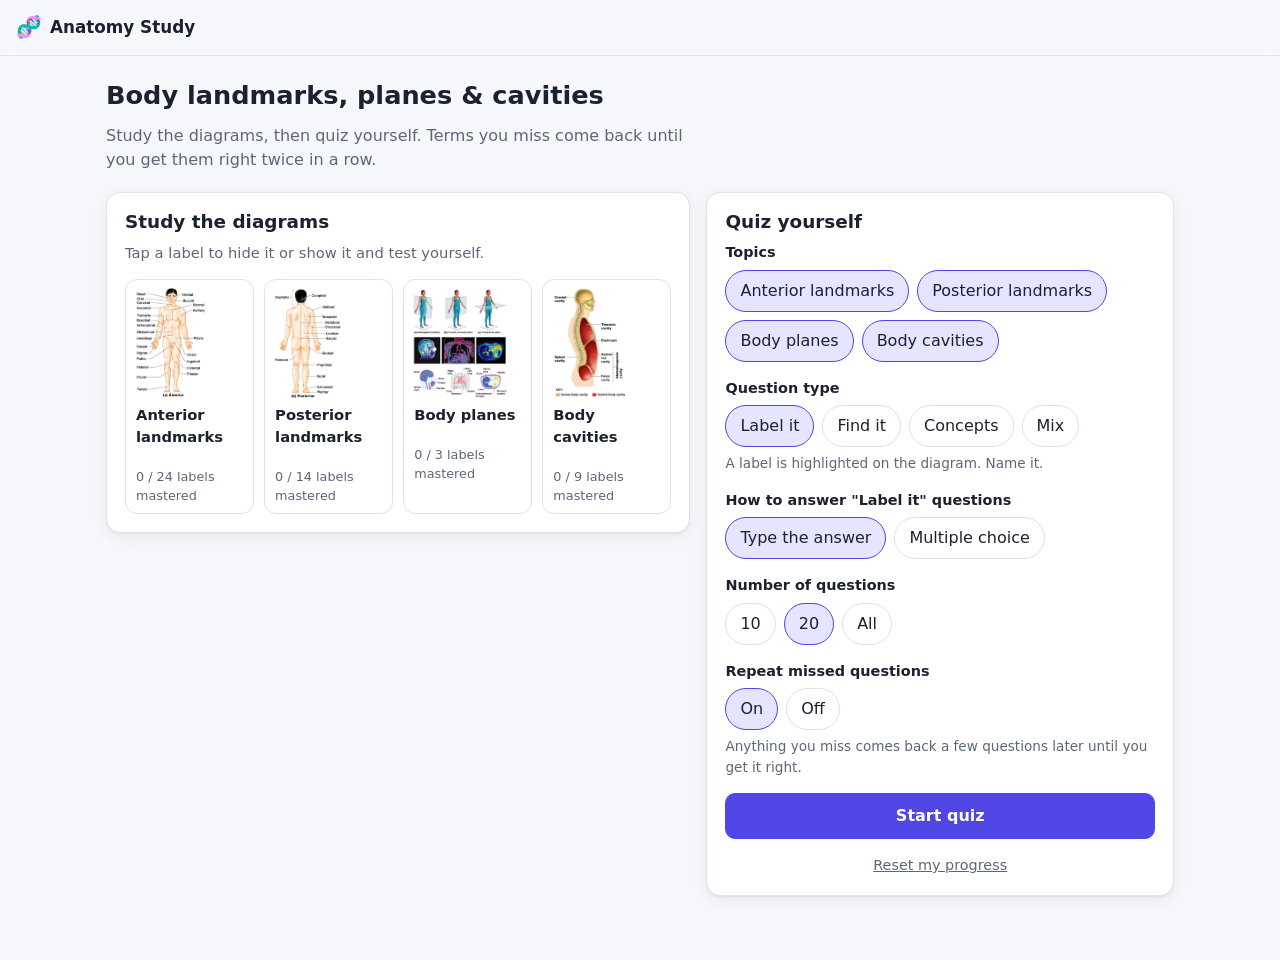
==== index.html @ c6485684 "Anatomy study quiz: body landmarks, planes and cavities Static site with study view, Label it / Find" ====
<!DOCTYPE html>
<html lang="en">
<head>
  <meta charset="utf-8">
  <meta name="viewport" content="width=device-width, initial-scale=1, viewport-fit=cover">
  <title>Anatomy Study Quiz</title>
  <meta name="description" content="Practice body landmarks, body planes and body cavities.">
  <link rel="icon" href="data:image/svg+xml,<svg xmlns='http://www.w3.org/2000/svg' viewBox='0 0 100 100'><text y='.9em' font-size='90'>🧬</text></svg>">
  <link rel="stylesheet" href="css/styles.css">
</head>
<body>
  <header class="topbar">
    <button class="brand" data-action="home" aria-label="Home">
      <span class="brand-mark">🧬</span>
      <span>Anatomy Study</span>
    </button>
  </header>
  <main id="app" tabindex="-1"></main>

  <script src="js/diagrams.js"></script>
  <script src="js/content.js"></script>
  <script src="js/app.js"></script>
</body>
</html>
---- css/styles.css ----
:root {
  --bg: #f6f7fb;
  --surface: #ffffff;
  --surface-2: #eef1f7;
  --text: #1c2130;
  --muted: #5d6679;
  --border: #dde2ec;
  --accent: #4f46e5;
  --accent-soft: #e6e5ff;
  --accent-text: #ffffff;
  --good: #16803c;
  --good-soft: #dcf5e4;
  --bad: #c42b2b;
  --bad-soft: #fde2e2;
  --warn: #b45309;
  --target: #f59e0b;
  --blank: #e9ecf5;
  --blank-text: #3b4256;
  --radius: 14px;
  --shadow: 0 1px 2px rgba(20, 24, 40, .06), 0 4px 16px rgba(20, 24, 40, .06);
  color-scheme: light;
}

@media (prefers-color-scheme: dark) {
  :root:not([data-theme="light"]) {
    --bg: #11141c;
    --surface: #1a1e29;
    --surface-2: #232838;
    --text: #e8ebf3;
    --muted: #9aa3b8;
    --border: #2e3446;
    --accent: #8b85ff;
    --accent-soft: #2c2a55;
    --accent-text: #11141c;
    --good: #4ade80;
    --good-soft: #173323;
    --bad: #f87171;
    --bad-soft: #3a1c1f;
    --warn: #fbbf24;
    --shadow: none;
    color-scheme: dark;
  }
}

* { box-sizing: border-box; }

html, body { margin: 0; }

body {
  background: var(--bg);
  color: var(--text);
  font: 16px/1.5 system-ui, -apple-system, "Segoe UI", Roboto, sans-serif;
  -webkit-text-size-adjust: 100%;
}

button { font: inherit; color: inherit; cursor: pointer; }

main { max-width: 1100px; margin: 0 auto; padding: 16px 16px 48px; outline: none; }

h1, h2, h3 { line-height: 1.2; margin: 0 0 .5em; }
h1 { font-size: 1.6rem; }
h2 { font-size: 1.15rem; }
p { margin: 0 0 1em; }
.muted { color: var(--muted); }

/* ---------- Top bar ---------- */
.topbar {
  position: sticky; top: 0; z-index: 20;
  background: color-mix(in srgb, var(--bg) 88%, transparent);
  backdrop-filter: blur(8px);
  border-bottom: 1px solid var(--border);
  padding: 8px 16px;
}
.brand {
  display: flex; align-items: center; gap: 8px;
  background: none; border: 0; padding: 4px 0;
  font-weight: 700; font-size: 1.05rem;
}
.brand-mark { font-size: 1.3rem; }

/* ---------- Cards & buttons ---------- */
.card {
  background: var(--surface);
  border: 1px solid var(--border);
  border-radius: var(--radius);
  box-shadow: var(--shadow);
  padding: 18px;
  margin-bottom: 16px;
}

.btn {
  display: inline-flex; align-items: center; justify-content: center; gap: 6px;
  min-height: 44px; padding: 10px 18px;
  border-radius: 10px; border: 1px solid var(--border);
  background: var(--surface); font-weight: 600;
}
.btn:hover { background: var(--surface-2); }
.btn-primary { background: var(--accent); border-color: var(--accent); color: var(--accent-text); }
.btn-primary:hover { background: color-mix(in srgb, var(--accent) 88%, black); }
.btn-ghost { background: transparent; border-color: transparent; color: var(--muted); }
.btn-ghost:hover { background: var(--surface-2); color: var(--text); }
.btn-block { width: 100%; }
.btn:disabled { opacity: .5; cursor: default; }
.btn-row { display: flex; flex-wrap: wrap; gap: 8px; }
.link { background: none; border: 0; padding: 0; color: var(--muted); text-decoration: underline; font-size: .9rem; }

/* ---------- Home ---------- */
.hero { margin: 8px 0 20px; }
.hero p { color: var(--muted); max-width: 60ch; }

.home-grid { display: grid; gap: 16px; grid-template-columns: 1fr; }
@media (min-width: 860px) { .home-grid { grid-template-columns: 1.25fr 1fr; align-items: start; } }

.study-tiles { display: grid; grid-template-columns: repeat(2, 1fr); gap: 10px; }
@media (min-width: 560px) { .study-tiles { grid-template-columns: repeat(4, 1fr); } }
.tile {
  display: flex; flex-direction: column; gap: 6px; text-align: left;
  border: 1px solid var(--border); border-radius: 12px; background: var(--surface);
  padding: 8px; overflow: hidden;
}
.tile:hover { border-color: var(--accent); }
.tile-img { background: #fff; border-radius: 8px; height: 110px; display: grid; place-items: center; overflow: hidden; }
.tile-img img { max-width: 100%; max-height: 110px; }
.tile-name { font-weight: 600; font-size: .92rem; padding: 0 2px; }
.tile-progress { font-size: .8rem; color: var(--muted); padding: 0 2px; }
.bar { height: 5px; background: var(--surface-2); border-radius: 99px; overflow: hidden; margin: 0 2px 2px; }
.bar > span { display: block; height: 100%; background: var(--good); border-radius: 99px; }

.field { margin-bottom: 16px; }
.field-label { font-weight: 600; font-size: .9rem; margin-bottom: 6px; display: block; }
.chips { display: flex; flex-wrap: wrap; gap: 8px; }
.chip {
  min-height: 40px; padding: 8px 14px; border-radius: 99px;
  border: 1px solid var(--border); background: var(--surface); font-weight: 500;
}
.chip[aria-pressed="true"] { background: var(--accent-soft); border-color: var(--accent); color: var(--text); }
.chip small { color: var(--muted); font-weight: 400; }
.mode-desc { font-size: .85rem; color: var(--muted); margin-top: 6px; min-height: 1.3em; }

.weak-list { display: flex; flex-wrap: wrap; gap: 6px; margin: 10px 0 14px; }
.weak-tag { font-size: .82rem; padding: 3px 10px; border-radius: 99px; background: var(--bad-soft); color: var(--bad); }

/* ---------- Diagram figure ---------- */
.figure-wrap { background: #fff; border-radius: var(--radius); border: 1px solid var(--border); padding: 10px; }
.figure {
  position: relative; margin: 0 auto;
  container-type: inline-size;
  user-select: none; -webkit-user-select: none;
}
.figure img { display: block; width: 100%; height: auto; }
@media (min-width: 860px) {
  .figure { max-width: calc((100vh - 120px) * var(--ar)); }
}

.blank {
  position: absolute;
  display: flex; align-items: center; justify-content: center;
  padding: 0; margin: 0;
  border: 1.5px solid #b7bfd3; border-radius: 4px;
  background: var(--blank); color: var(--blank-text);
  font-size: var(--fs); font-weight: 700; line-height: 1.05;
  text-align: center; white-space: normal; overflow: visible;
  scroll-margin: 80px 0 240px;
  transition: background .15s, border-color .15s, transform .15s;
}
.blank.vertical { writing-mode: vertical-rl; }
.blank.single { white-space: nowrap; padding: 0 .25em; }
.blank.clickable:hover { border-color: var(--accent); background: #dcdcff; }
.blank.target {
  background: #fff4d6; border-color: var(--target); color: #7a4a00;
  box-shadow: 0 0 0 3px rgba(245, 158, 11, .35);
  animation: pulse 1.4s ease-in-out infinite;
}
.blank.revealed { background: #fff; border-color: #cfd6e6; color: #1c2130; font-weight: 700; }
.blank.correct { background: #e3f7ea; border-color: #22a355; color: #0f5d2c; }
.blank.wrong { background: #fde6e6; border-color: #d94141; color: #8f1d1d; }
.blank.flash { animation: flash .9s ease-out 2; }
.blank.prev-good { background: #eefaf2; border-color: #8fd3a8; color: #17663a; }
.blank.prev-retry { background: #fff4e3; border-color: #f2b866; color: #8a4b00; }
.blank.prev-missed { background: #fdeaea; border-color: #eb9a9a; color: #a33; }

.legend { display: flex; flex-wrap: wrap; gap: 4px 14px; justify-content: center; margin-top: 8px; font-size: .78rem; color: #5d6679; }
.legend span { display: inline-flex; align-items: center; gap: 5px; }
.legend .sw { width: 12px; height: 12px; border-radius: 3px; border: 1.5px solid; }
.legend .sw.prev-good { background: #eefaf2; border-color: #8fd3a8; }
.legend .sw.prev-retry { background: #fff4e3; border-color: #f2b866; }
.legend .sw.prev-missed { background: #fdeaea; border-color: #eb9a9a; }
.retry-tag { color: var(--warn); }
.quiz-head .chip { min-height: 36px; padding: 6px 12px; font-size: .85rem; white-space: nowrap; }
.blank .num { font-weight: 700; }

@keyframes pulse { 50% { box-shadow: 0 0 0 6px rgba(245, 158, 11, .15); } }
@keyframes flash { 0% { transform: scale(1.25); box-shadow: 0 0 0 6px rgba(79, 70, 229, .45); } 100% { transform: scale(1); } }
@media (prefers-reduced-motion: reduce) { .blank.target, .blank.flash { animation: none; } }

/* ---------- Quiz layout ---------- */
.quiz-head { display: flex; align-items: center; gap: 12px; margin-bottom: 12px; }
.progress { flex: 1; }
.progress-text { display: flex; justify-content: space-between; font-size: .88rem; color: var(--muted); margin-bottom: 4px; }
.progress .bar { height: 8px; margin: 0; }
.progress .bar > span { background: var(--accent); }

.quiz-layout { display: grid; gap: 16px; grid-template-columns: 1fr; }
.quiz-layout.has-figure { grid-template-columns: 1fr; }
@media (min-width: 860px) {
  .quiz-layout.has-figure { grid-template-columns: minmax(0, 1.2fr) minmax(300px, 1fr); align-items: start; }
  .quiz-layout.has-figure .panel { position: sticky; top: 72px; }
}
@media (max-width: 859px) {
  .quiz-layout.has-figure .panel {
    position: sticky; bottom: 0; z-index: 10;
    margin: 0 -16px -48px; border-radius: var(--radius) var(--radius) 0 0;
    border-bottom: 0; padding-bottom: calc(18px + env(safe-area-inset-bottom));
    box-shadow: 0 -6px 24px rgba(20, 24, 40, .12);
  }
}
.quiz-layout:not(.has-figure) { max-width: 640px; margin: 0 auto; }

.panel { margin-bottom: 0; }
.panel .topic-tag { font-size: .78rem; text-transform: uppercase; letter-spacing: .06em; color: var(--muted); font-weight: 600; margin-bottom: 4px; }
.prompt { font-size: 1.15rem; font-weight: 600; margin-bottom: 14px; }
.prompt strong { color: var(--accent); }

.answer-row { display: flex; gap: 8px; }
.answer-input {
  flex: 1; min-width: 0; min-height: 46px; padding: 10px 12px;
  border: 1.5px solid var(--border); border-radius: 10px;
  background: var(--surface); color: var(--text); font-size: 1rem;
}
.answer-input:focus { outline: none; border-color: var(--accent); box-shadow: 0 0 0 3px var(--accent-soft); }

.choices { display: grid; gap: 8px; }
.choice {
  display: flex; align-items: center; gap: 10px; text-align: left;
  min-height: 46px; padding: 10px 12px;
  border: 1.5px solid var(--border); border-radius: 10px; background: var(--surface);
}
.choice:hover:not(:disabled) { border-color: var(--accent); }
.choice .key {
  flex: none; display: grid; place-items: center; width: 24px; height: 24px;
  border-radius: 6px; background: var(--surface-2); font-size: .8rem; font-weight: 700; color: var(--muted);
}
.choice.correct { border-color: var(--good); background: var(--good-soft); }
.choice.wrong { border-color: var(--bad); background: var(--bad-soft); }
.choice:disabled { cursor: default; }

.feedback { margin-top: 14px; padding: 12px 14px; border-radius: 10px; font-size: .95rem; }
.feedback.good { background: var(--good-soft); }
.feedback.bad { background: var(--bad-soft); }
.feedback .verdict { font-weight: 700; }
.feedback.good .verdict { color: var(--good); }
.feedback.bad .verdict { color: var(--bad); }
.feedback .note { color: var(--warn); font-size: .88rem; margin-top: 4px; }
.panel-actions { display: flex; gap: 8px; margin-top: 14px; }
.panel-actions .btn { flex: 1; }
.hint { font-size: .8rem; color: var(--muted); margin-top: 10px; text-align: center; }
@media (hover: none) { .hint { display: none; } }

/* ---------- Results ---------- */
.score-big { font-size: 3rem; font-weight: 800; line-height: 1; margin: 6px 0; }
.missed-list { list-style: none; padding: 0; margin: 0 0 16px; }
.missed-list li { padding: 10px 0; border-bottom: 1px solid var(--border); }
.missed-list li:last-child { border-bottom: 0; }
.missed-list .t { font-weight: 600; }
.missed-list .m { color: var(--muted); font-size: .92rem; }

/* ---------- Study ---------- */
.tabs { display: flex; gap: 6px; overflow-x: auto; margin-bottom: 14px; padding-bottom: 2px; scrollbar-width: none; }
.tab { flex: none; min-height: 40px; padding: 8px 14px; border-radius: 99px; border: 1px solid var(--border); background: var(--surface); font-weight: 500; }
.tab[aria-selected="true"] { background: var(--accent); border-color: var(--accent); color: var(--accent-text); }
.study-layout { display: grid; gap: 16px; }
@media (min-width: 860px) { .study-layout { grid-template-columns: minmax(0, 1.2fr) minmax(300px, 1fr); align-items: start; } }
.study-tools { display: flex; flex-wrap: wrap; gap: 8px; margin-bottom: 12px; align-items: center; }
.glossary { list-style: none; margin: 0; padding: 0; }
.glossary li button {
  width: 100%; text-align: left; display: grid; grid-template-columns: 2em 1fr; gap: 4px 8px;
  padding: 8px 6px; border: 0; border-bottom: 1px solid var(--border); background: none; border-radius: 0;
}
.glossary li button:hover { background: var(--surface-2); }
.glossary .n { color: var(--muted); font-weight: 600; }
.glossary .t { font-weight: 600; }
.glossary .m { grid-column: 2; color: var(--muted); font-size: .9rem; margin-top: -4px; }

.sr-only { position: absolute; width: 1px; height: 1px; overflow: hidden; clip: rect(0 0 0 0); white-space: nowrap; }
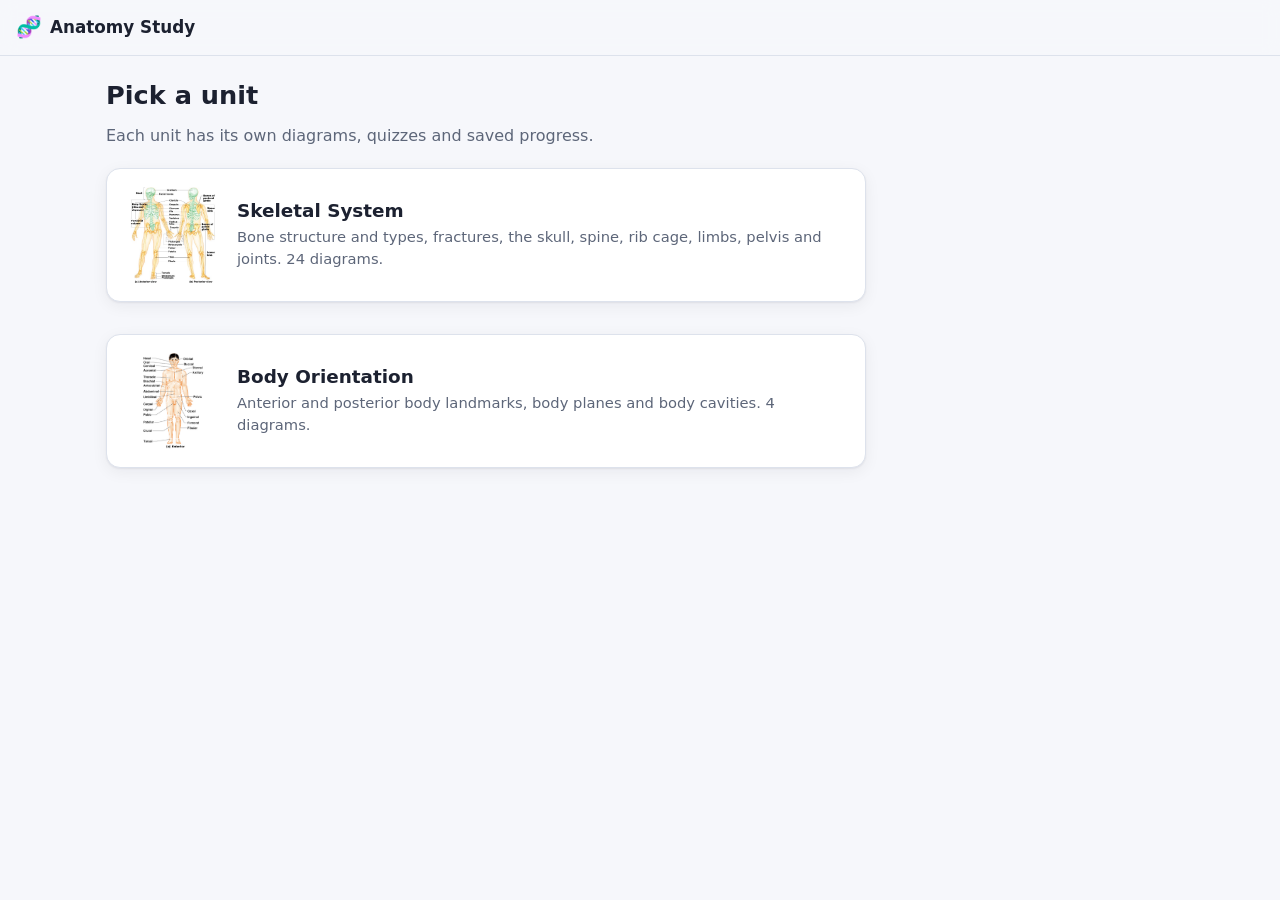
==== commit e38ad5e2: "Add Skeletal System unit and a unit hub - New skeletal.html: 24 labeling diagrams from the bones, sk" ====
--- a/index.html
+++ b/index.html
@@ -3,22 +3,39 @@
 <head>
   <meta charset="utf-8">
   <meta name="viewport" content="width=device-width, initial-scale=1, viewport-fit=cover">
-  <title>Anatomy Study Quiz</title>
-  <meta name="description" content="Practice body landmarks, body planes and body cavities.">
+  <title>Anatomy Study</title>
+  <meta name="description" content="Study diagrams and quizzes for AP Biology anatomy units.">
   <link rel="icon" href="data:image/svg+xml,<svg xmlns='http://www.w3.org/2000/svg' viewBox='0 0 100 100'><text y='.9em' font-size='90'>🧬</text></svg>">
   <link rel="stylesheet" href="css/styles.css">
 </head>
 <body>
   <header class="topbar">
-    <button class="brand" data-action="home" aria-label="Home">
+    <a class="brand" href="./">
       <span class="brand-mark">🧬</span>
       <span>Anatomy Study</span>
-    </button>
+    </a>
   </header>
-  <main id="app" tabindex="-1"></main>
-
-  <script src="js/diagrams.js"></script>
-  <script src="js/content.js"></script>
-  <script src="js/app.js"></script>
+  <main>
+    <section class="hero">
+      <h1>Pick a unit</h1>
+      <p>Each unit has its own diagrams, quizzes and saved progress.</p>
+    </section>
+    <div class="unit-list">
+      <a class="card unit-card" href="skeletal.html">
+        <img src="images/skeletal/skeleton.jpg" alt="">
+        <div>
+          <h2>Skeletal System</h2>
+          <p class="muted">Bone structure and types, fractures, the skull, spine, rib cage, limbs, pelvis and joints. 24 diagrams.</p>
+        </div>
+      </a>
+      <a class="card unit-card" href="body.html">
+        <img src="images/body/anterior.png" alt="">
+        <div>
+          <h2>Body Orientation</h2>
+          <p class="muted">Anterior and posterior body landmarks, body planes and body cavities. 4 diagrams.</p>
+        </div>
+      </a>
+    </div>
+  </main>
 </body>
 </html>
--- a/css/styles.css
+++ b/css/styles.css
@@ -77,6 +77,19 @@
   font-weight: 700; font-size: 1.05rem;
 }
 .brand-mark { font-size: 1.3rem; }
+.topbar { display: flex; align-items: center; gap: 8px; }
+a.brand { color: inherit; text-decoration: none; }
+.crumb-sep { color: var(--muted); }
+.crumb { background: none; border: 0; padding: 4px 0; font-weight: 600; color: var(--muted); white-space: nowrap; overflow: hidden; text-overflow: ellipsis; }
+.crumb:hover { color: var(--text); }
+
+/* ---------- Unit hub ---------- */
+.unit-list { display: grid; gap: 16px; max-width: 760px; }
+.unit-card { display: flex; gap: 16px; align-items: center; color: inherit; text-decoration: none; }
+.unit-card:hover { border-color: var(--accent); }
+.unit-card img { width: 96px; height: 96px; object-fit: contain; background: #fff; border-radius: 10px; flex: none; }
+.unit-card h2 { margin-bottom: 4px; }
+.unit-card p { margin: 0; font-size: .92rem; }
 
 /* ---------- Cards & buttons ---------- */
 .card {
@@ -112,6 +125,8 @@
 @media (min-width: 860px) { .home-grid { grid-template-columns: 1.25fr 1fr; align-items: start; } }
 
 .study-tiles { display: grid; grid-template-columns: repeat(2, 1fr); gap: 10px; }
+.tile-group { font-size: .8rem; text-transform: uppercase; letter-spacing: .06em; color: var(--muted); margin: 18px 0 8px; }
+.tile-group:first-of-type { margin-top: 4px; }
 @media (min-width: 560px) { .study-tiles { grid-template-columns: repeat(4, 1fr); } }
 .tile {
   display: flex; flex-direction: column; gap: 6px; text-align: left;
@@ -141,10 +156,11 @@
 .weak-tag { font-size: .82rem; padding: 3px 10px; border-radius: 99px; background: var(--bad-soft); color: var(--bad); }
 
 /* ---------- Diagram figure ---------- */
-.figure-wrap { background: #fff; border-radius: var(--radius); border: 1px solid var(--border); padding: 10px; }
+.figure-wrap { background: #fff; border-radius: var(--radius); border: 1px solid var(--border); padding: 10px; overflow-x: auto; }
 .figure {
   position: relative; margin: 0 auto;
   container-type: inline-size;
+  min-width: var(--minw, 0);
   user-select: none; -webkit-user-select: none;
 }
 .figure img { display: block; width: 100%; height: auto; }
@@ -196,14 +212,21 @@
 /* ---------- Quiz layout ---------- */
 .quiz-head { display: flex; align-items: center; gap: 12px; margin-bottom: 12px; }
 .progress { flex: 1; }
-.progress-text { display: flex; justify-content: space-between; font-size: .88rem; color: var(--muted); margin-bottom: 4px; }
+.progress-text { display: flex; justify-content: space-between; gap: 8px; font-size: .88rem; color: var(--muted); margin-bottom: 4px; }
+@media (max-width: 520px) {
+  .progress-text span:last-child { display: none; }
+  .quiz-head { gap: 8px; }
+  .quiz-head .btn-ghost { padding: 10px 8px; }
+}
 .progress .bar { height: 8px; margin: 0; }
 .progress .bar > span { background: var(--accent); }
 
-.quiz-layout { display: grid; gap: 16px; grid-template-columns: 1fr; }
-.quiz-layout.has-figure { grid-template-columns: 1fr; }
+/* minmax(0, …) lets a wide diagram scroll inside its card instead of widening the page. */
+.quiz-layout { display: grid; gap: 16px; grid-template-columns: minmax(0, 1fr); }
+.quiz-layout.has-figure { grid-template-columns: minmax(0, 1fr); }
+.study-layout { grid-template-columns: minmax(0, 1fr); }
 @media (min-width: 860px) {
-  .quiz-layout.has-figure { grid-template-columns: minmax(0, 1.2fr) minmax(300px, 1fr); align-items: start; }
+  .quiz-layout.has-figure { grid-template-columns: minmax(0, 2fr) minmax(290px, 1fr); align-items: start; }
   .quiz-layout.has-figure .panel { position: sticky; top: 72px; }
 }
 @media (max-width: 859px) {
@@ -265,11 +288,17 @@
 .missed-list .m { color: var(--muted); font-size: .92rem; }
 
 /* ---------- Study ---------- */
+.diagram-picker { display: flex; gap: 8px; margin-bottom: 14px; }
+.diagram-picker select {
+  flex: 1; min-width: 0; min-height: 44px; padding: 8px 12px; font: inherit;
+  border: 1px solid var(--border); border-radius: 10px; background: var(--surface); color: var(--text);
+}
+.diagram-picker .btn { padding: 10px 14px; font-size: 1.2rem; line-height: 1; }
 .tabs { display: flex; gap: 6px; overflow-x: auto; margin-bottom: 14px; padding-bottom: 2px; scrollbar-width: none; }
 .tab { flex: none; min-height: 40px; padding: 8px 14px; border-radius: 99px; border: 1px solid var(--border); background: var(--surface); font-weight: 500; }
 .tab[aria-selected="true"] { background: var(--accent); border-color: var(--accent); color: var(--accent-text); }
 .study-layout { display: grid; gap: 16px; }
-@media (min-width: 860px) { .study-layout { grid-template-columns: minmax(0, 1.2fr) minmax(300px, 1fr); align-items: start; } }
+@media (min-width: 860px) { .study-layout { grid-template-columns: minmax(0, 2fr) minmax(290px, 1fr); align-items: start; } }
 .study-tools { display: flex; flex-wrap: wrap; gap: 8px; margin-bottom: 12px; align-items: center; }
 .glossary { list-style: none; margin: 0; padding: 0; }
 .glossary li button {
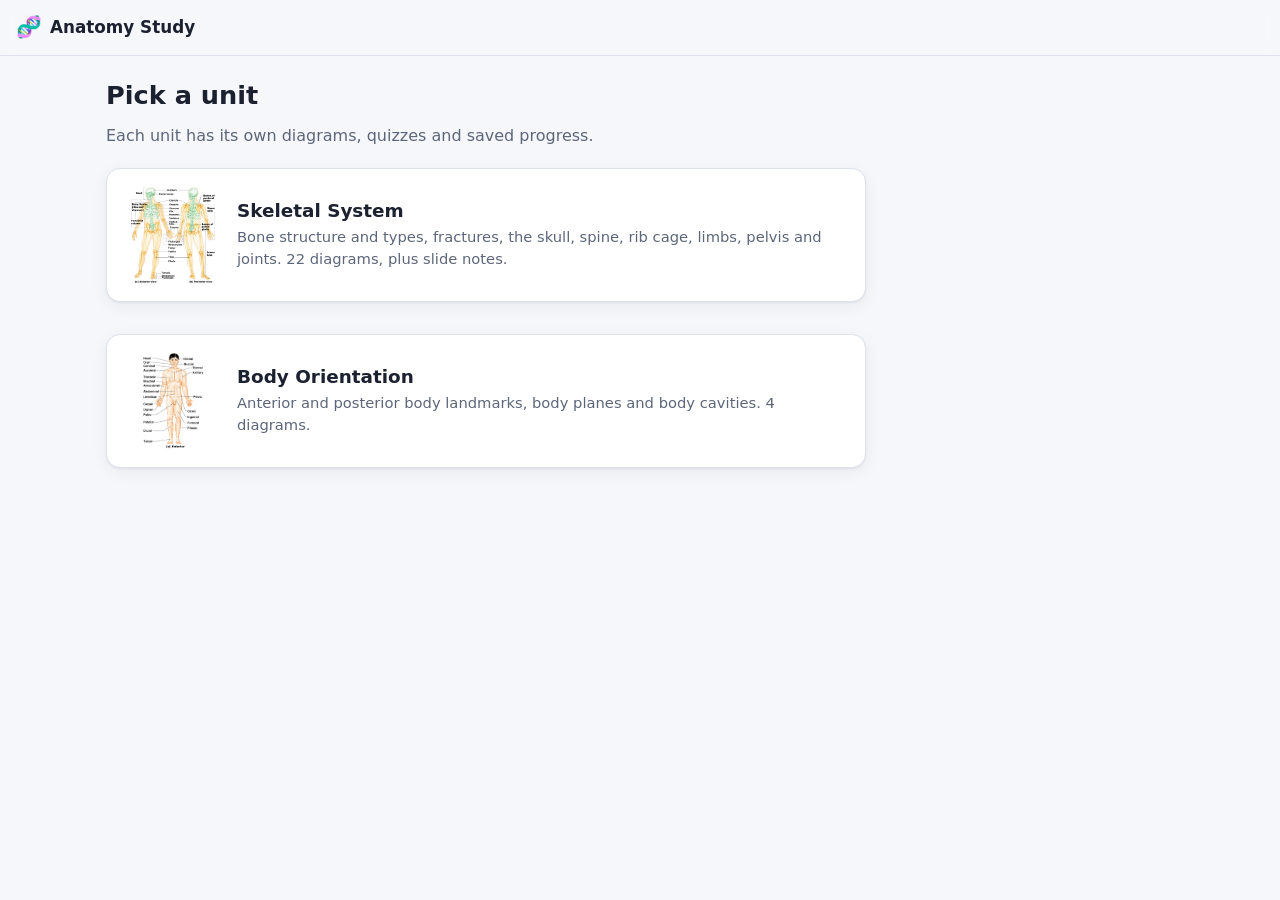
==== commit 3f60c23e: "Hide the parts the teacher grayed out on her slides The skeletal deck has gray rectangles over label" ====
--- a/index.html
+++ b/index.html
@@ -25,7 +25,7 @@
         <img src="images/skeletal/skeleton.jpg" alt="">
         <div>
           <h2>Skeletal System</h2>
-          <p class="muted">Bone structure and types, fractures, the skull, spine, rib cage, limbs, pelvis and joints. 24 diagrams.</p>
+          <p class="muted">Bone structure and types, fractures, the skull, spine, rib cage, limbs, pelvis and joints. 22 diagrams, plus slide notes.</p>
         </div>
       </a>
       <a class="card unit-card" href="body.html">
--- a/css/styles.css
+++ b/css/styles.css
@@ -279,6 +279,30 @@
 .hint { font-size: .8rem; color: var(--muted); margin-top: 10px; text-align: center; }
 @media (hover: none) { .hint { display: none; } }
 
+/* ---------- Slide notes ---------- */
+.slide-title { font-size: .92rem; font-weight: 600; color: var(--muted); margin-bottom: 6px; }
+.fill-sentence { line-height: 1.6; font-weight: 500; }
+.fill-sentence strong { color: inherit; font-weight: 700; }
+.fill-blank {
+  display: inline-block; min-width: 4.5em; padding: 0 .4em; margin: 0 .1em; text-align: center;
+  border-bottom: 2.5px solid var(--accent); background: var(--accent-soft); border-radius: 4px; color: var(--accent);
+}
+.fill-blank.good { border-color: var(--good); background: var(--good-soft); color: var(--good); }
+.fill-blank.bad { border-color: var(--bad); background: var(--bad-soft); color: var(--bad); }
+.nowrap { white-space: nowrap; }
+.notes-btn small { color: var(--muted); font-weight: 500; margin-left: 4px; }
+.slide-list { display: grid; gap: 12px; }
+@media (min-width: 860px) { .slide-list { grid-template-columns: 1fr 1fr; align-items: start; } }
+.slide-card { margin: 0; }
+.slide-card h3 { font-size: 1rem; }
+.slide-card ul { margin: 0; padding-left: 1.2em; }
+.slide-card li { margin: 6px 0; line-height: 1.7; }
+.note-blank {
+  font: inherit; font-weight: 600; padding: 0 .35em; margin: 0 .1em; border: 0; border-radius: 4px;
+  border-bottom: 2px solid var(--accent); background: var(--accent-soft); color: var(--text);
+}
+.note-blank.shown { background: transparent; color: var(--accent); }
+
 /* ---------- Results ---------- */
 .score-big { font-size: 3rem; font-weight: 800; line-height: 1; margin: 6px 0; }
 .missed-list { list-style: none; padding: 0; margin: 0 0 16px; }
